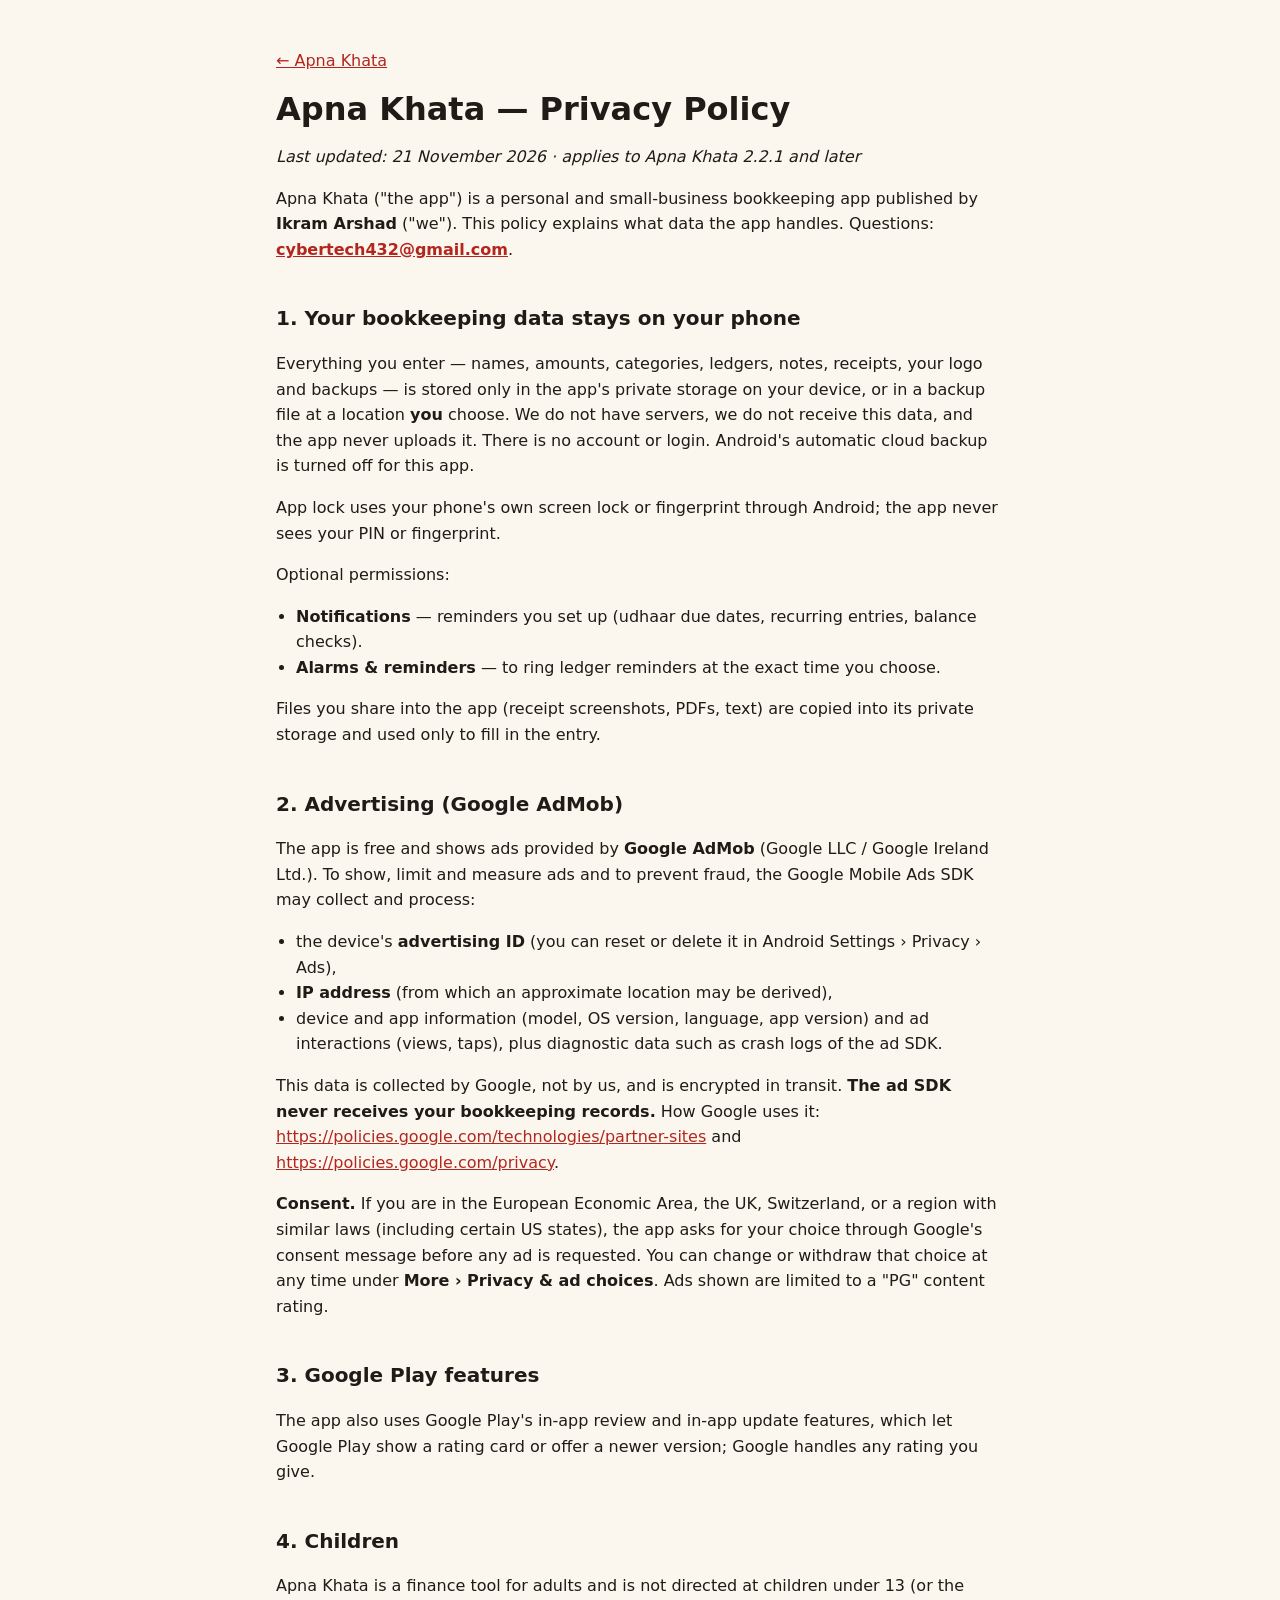
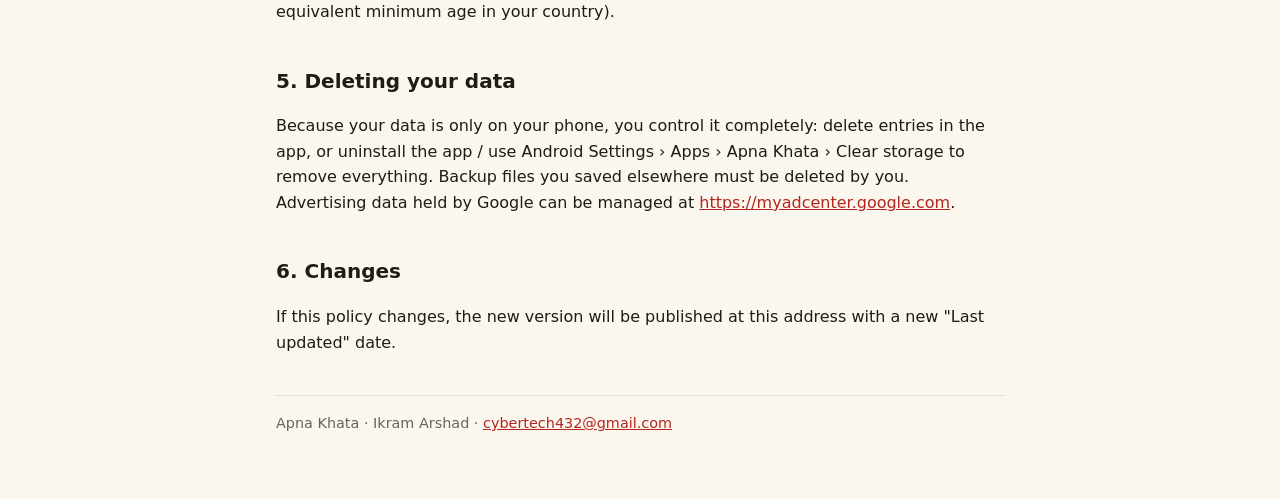
==== privacy.html @ e540d87f "Add Apna Khata developer site with app-ads.txt and privacy policy Co-Authored-By: Claude Opus 5.5 <n" ====
<!doctype html>
<html lang="en">
<head>
<meta charset="utf-8">
<meta name="viewport" content="width=device-width,initial-scale=1">
<title>Apna Khata Privacy Policy</title>
<link rel="icon" href="apna-khata-icon.png">
<link rel="stylesheet" href="style.css">
</head>
<body>
<main class="policy">
<p><a href="./">← Apna Khata</a></p>
<h1>Apna Khata — Privacy Policy</h1>
<p><em>Last updated: 21 November 2026 · applies to Apna Khata 2.2.1 and later</em></p>

<p>Apna Khata ("the app") is a personal and small-business bookkeeping app published by <strong>Ikram Arshad</strong> ("we"). This policy explains what data the app handles. Questions: <strong><a href="mailto:cybertech432@gmail.com">cybertech432@gmail.com</a></strong>.</p>

<h2>1. Your bookkeeping data stays on your phone</h2>
<p>Everything you enter — names, amounts, categories, ledgers, notes, receipts, your logo and backups — is stored only in the app's private storage on your device, or in a backup file at a location <strong>you</strong> choose. We do not have servers, we do not receive this data, and the app never uploads it. There is no account or login. Android's automatic cloud backup is turned off for this app.</p>
<p>App lock uses your phone's own screen lock or fingerprint through Android; the app never sees your PIN or fingerprint.</p>
<p>Optional permissions:</p>
<ul>
<li><strong>Notifications</strong> — reminders you set up (udhaar due dates, recurring entries, balance checks).</li>
<li><strong>Alarms &amp; reminders</strong> — to ring ledger reminders at the exact time you choose.</li>
</ul>
<p>Files you share into the app (receipt screenshots, PDFs, text) are copied into its private storage and used only to fill in the entry.</p>

<h2>2. Advertising (Google AdMob)</h2>
<p>The app is free and shows ads provided by <strong>Google AdMob</strong> (Google LLC / Google Ireland Ltd.). To show, limit and measure ads and to prevent fraud, the Google Mobile Ads SDK may collect and process:</p>
<ul>
<li>the device's <strong>advertising ID</strong> (you can reset or delete it in Android Settings › Privacy › Ads),</li>
<li><strong>IP address</strong> (from which an approximate location may be derived),</li>
<li>device and app information (model, OS version, language, app version) and ad interactions (views, taps), plus diagnostic data such as crash logs of the ad SDK.</li>
</ul>
<p>This data is collected by Google, not by us, and is encrypted in transit. <strong>The ad SDK never receives your bookkeeping records.</strong> How Google uses it: <a href="https://policies.google.com/technologies/partner-sites">https://policies.google.com/technologies/partner-sites</a> and <a href="https://policies.google.com/privacy">https://policies.google.com/privacy</a>.</p>
<p><strong>Consent.</strong> If you are in the European Economic Area, the UK, Switzerland, or a region with similar laws (including certain US states), the app asks for your choice through Google's consent message before any ad is requested. You can change or withdraw that choice at any time under <strong>More › Privacy &amp; ad choices</strong>. Ads shown are limited to a "PG" content rating.</p>

<h2>3. Google Play features</h2>
<p>The app also uses Google Play's in-app review and in-app update features, which let Google Play show a rating card or offer a newer version; Google handles any rating you give.</p>

<h2>4. Children</h2>
<p>Apna Khata is a finance tool for adults and is not directed at children under 13 (or the equivalent minimum age in your country).</p>

<h2>5. Deleting your data</h2>
<p>Because your data is only on your phone, you control it completely: delete entries in the app, or uninstall the app / use Android Settings › Apps › Apna Khata › Clear storage to remove everything. Backup files you saved elsewhere must be deleted by you. Advertising data held by Google can be managed at <a href="https://myadcenter.google.com">https://myadcenter.google.com</a>.</p>

<h2>6. Changes</h2>
<p>If this policy changes, the new version will be published at this address with a new "Last updated" date.</p>

<footer>Apna Khata · Ikram Arshad · <a href="mailto:cybertech432@gmail.com">cybertech432@gmail.com</a></footer>
</main>
</body>
</html>
---- style.css ----
:root{--bg:#fbf7ef;--fg:#1f1b16;--muted:#6b6258;--card:#fff;--line:#e8dfd0;--accent:#b3261e}
@media (prefers-color-scheme:dark){:root{--bg:#171411;--fg:#f2ece3;--muted:#b0a596;--card:#221e1a;--line:#3a332c;--accent:#ff8a80}}
*{box-sizing:border-box}
body{margin:0;background:var(--bg);color:var(--fg);font:16px/1.6 system-ui,-apple-system,"Segoe UI",Roboto,sans-serif}
main{max-width:760px;margin:0 auto;padding:32px 16px 64px}
a{color:var(--accent)}
.hero{display:flex;gap:20px;align-items:center;margin:24px 0}
.hero img{width:96px;height:96px;border-radius:22px;flex:none}
h1{margin:0;font-size:2rem;line-height:1.2}
.sub{color:var(--muted);margin:4px 0 0}
.card{background:var(--card);border:1px solid var(--line);border-radius:14px;padding:16px 20px;margin:16px 0}
ul{padding-left:20px}
footer{color:var(--muted);font-size:.9rem;margin-top:40px;border-top:1px solid var(--line);padding-top:16px}
.policy h2{margin-top:2em;font-size:1.25rem}
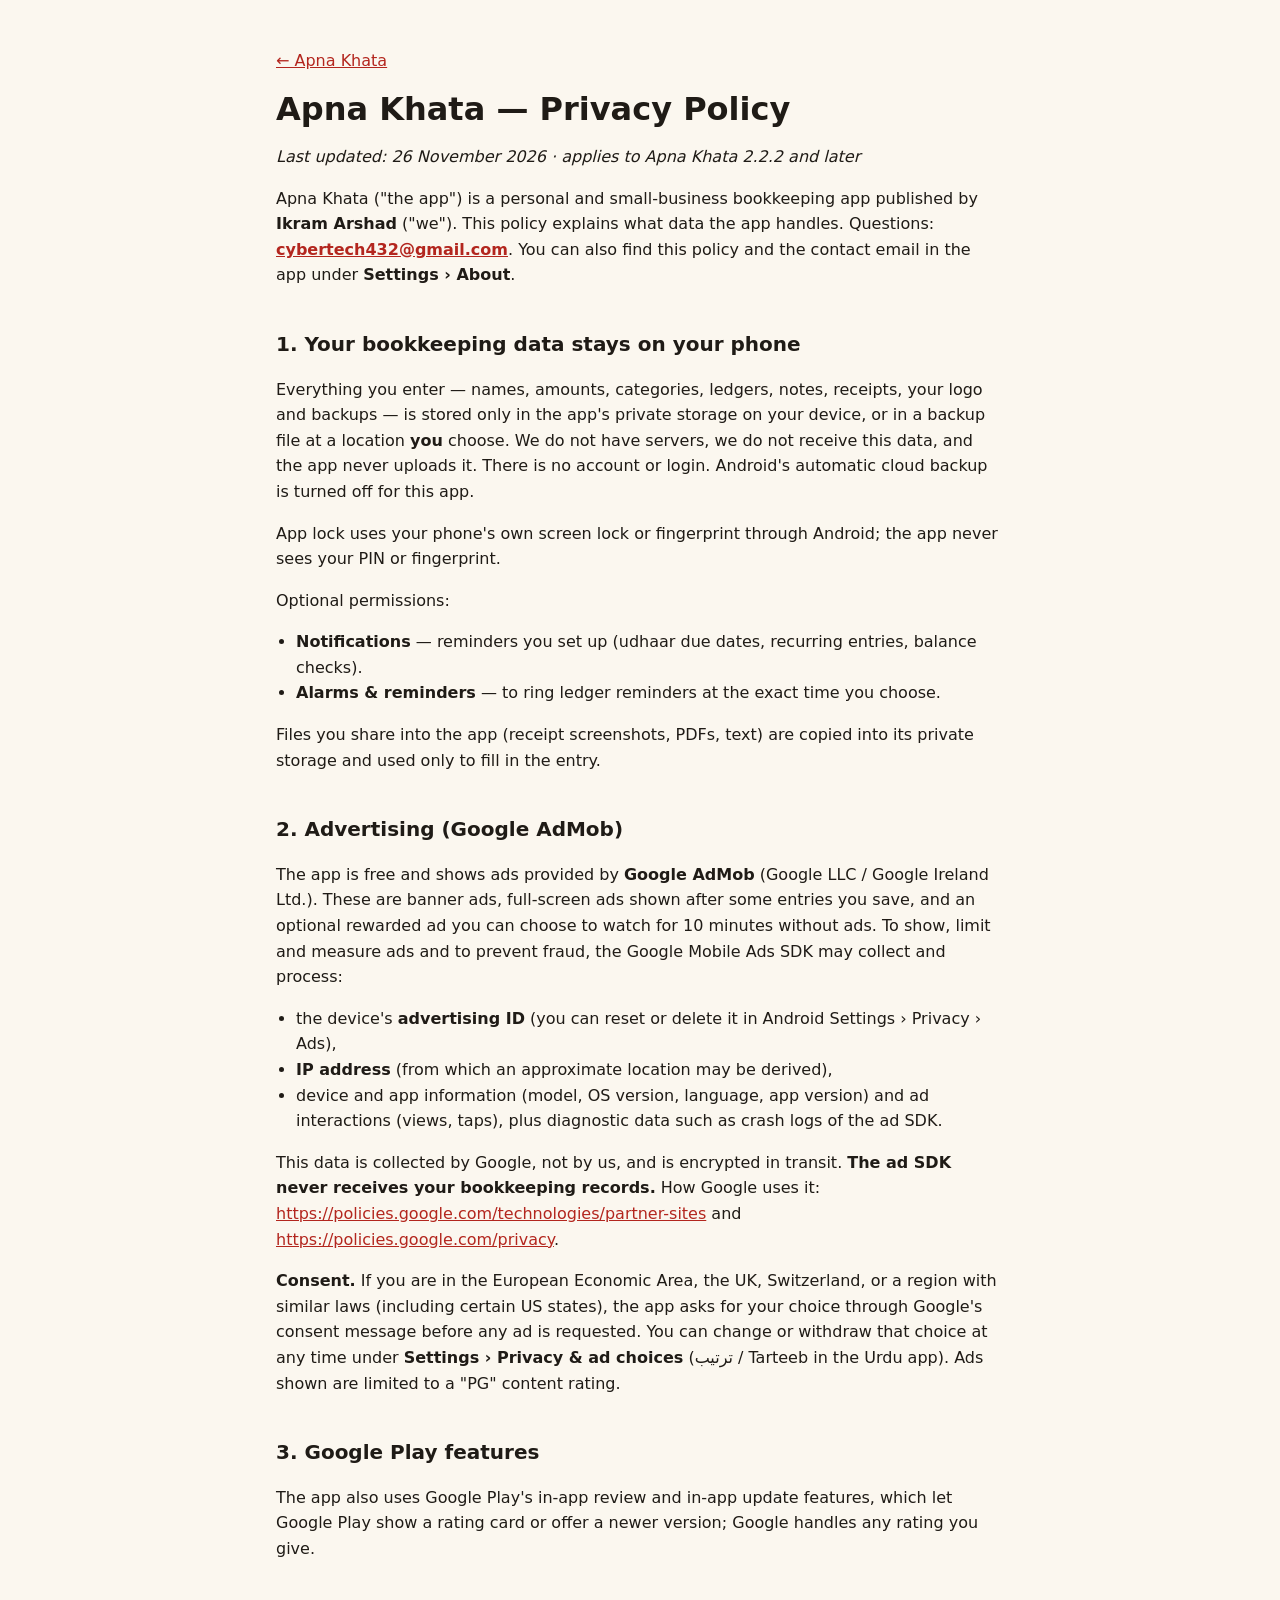
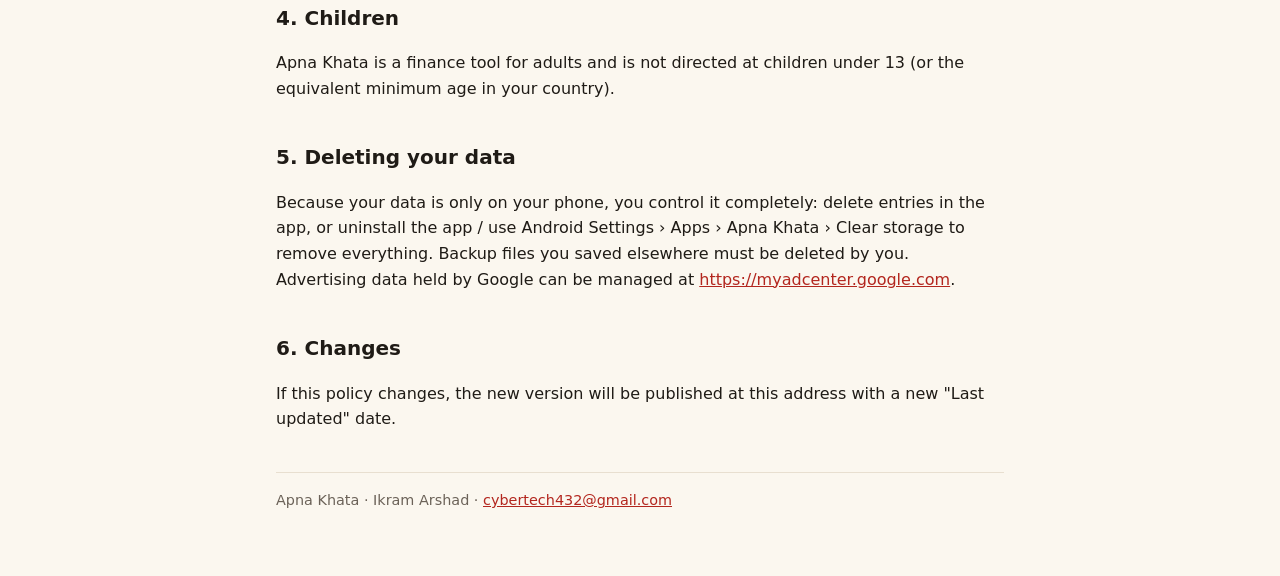
==== commit 0462981d: "Update privacy policy for Apna Khata 2.2.2 (Settings tab, rewarded ad) Co-Authored-By: Claude Opus 5" ====
--- a/privacy.html
+++ b/privacy.html
@@ -11,9 +11,9 @@
 <main class="policy">
 <p><a href="./">← Apna Khata</a></p>
 <h1>Apna Khata — Privacy Policy</h1>
-<p><em>Last updated: 21 November 2026 · applies to Apna Khata 2.2.1 and later</em></p>
+<p><em>Last updated: 26 November 2026 · applies to Apna Khata 2.2.2 and later</em></p>
 
-<p>Apna Khata ("the app") is a personal and small-business bookkeeping app published by <strong>Ikram Arshad</strong> ("we"). This policy explains what data the app handles. Questions: <strong><a href="mailto:cybertech432@gmail.com">cybertech432@gmail.com</a></strong>.</p>
+<p>Apna Khata ("the app") is a personal and small-business bookkeeping app published by <strong>Ikram Arshad</strong> ("we"). This policy explains what data the app handles. Questions: <strong><a href="mailto:cybertech432@gmail.com">cybertech432@gmail.com</a></strong>. You can also find this policy and the contact email in the app under <strong>Settings › About</strong>.</p>
 
 <h2>1. Your bookkeeping data stays on your phone</h2>
 <p>Everything you enter — names, amounts, categories, ledgers, notes, receipts, your logo and backups — is stored only in the app's private storage on your device, or in a backup file at a location <strong>you</strong> choose. We do not have servers, we do not receive this data, and the app never uploads it. There is no account or login. Android's automatic cloud backup is turned off for this app.</p>
@@ -26,14 +26,14 @@
 <p>Files you share into the app (receipt screenshots, PDFs, text) are copied into its private storage and used only to fill in the entry.</p>
 
 <h2>2. Advertising (Google AdMob)</h2>
-<p>The app is free and shows ads provided by <strong>Google AdMob</strong> (Google LLC / Google Ireland Ltd.). To show, limit and measure ads and to prevent fraud, the Google Mobile Ads SDK may collect and process:</p>
+<p>The app is free and shows ads provided by <strong>Google AdMob</strong> (Google LLC / Google Ireland Ltd.). These are banner ads, full-screen ads shown after some entries you save, and an optional rewarded ad you can choose to watch for 10 minutes without ads. To show, limit and measure ads and to prevent fraud, the Google Mobile Ads SDK may collect and process:</p>
 <ul>
 <li>the device's <strong>advertising ID</strong> (you can reset or delete it in Android Settings › Privacy › Ads),</li>
 <li><strong>IP address</strong> (from which an approximate location may be derived),</li>
 <li>device and app information (model, OS version, language, app version) and ad interactions (views, taps), plus diagnostic data such as crash logs of the ad SDK.</li>
 </ul>
 <p>This data is collected by Google, not by us, and is encrypted in transit. <strong>The ad SDK never receives your bookkeeping records.</strong> How Google uses it: <a href="https://policies.google.com/technologies/partner-sites">https://policies.google.com/technologies/partner-sites</a> and <a href="https://policies.google.com/privacy">https://policies.google.com/privacy</a>.</p>
-<p><strong>Consent.</strong> If you are in the European Economic Area, the UK, Switzerland, or a region with similar laws (including certain US states), the app asks for your choice through Google's consent message before any ad is requested. You can change or withdraw that choice at any time under <strong>More › Privacy &amp; ad choices</strong>. Ads shown are limited to a "PG" content rating.</p>
+<p><strong>Consent.</strong> If you are in the European Economic Area, the UK, Switzerland, or a region with similar laws (including certain US states), the app asks for your choice through Google's consent message before any ad is requested. You can change or withdraw that choice at any time under <strong>Settings › Privacy &amp; ad choices</strong> (ترتیب / Tarteeb in the Urdu app). Ads shown are limited to a "PG" content rating.</p>
 
 <h2>3. Google Play features</h2>
 <p>The app also uses Google Play's in-app review and in-app update features, which let Google Play show a rating card or offer a newer version; Google handles any rating you give.</p>
